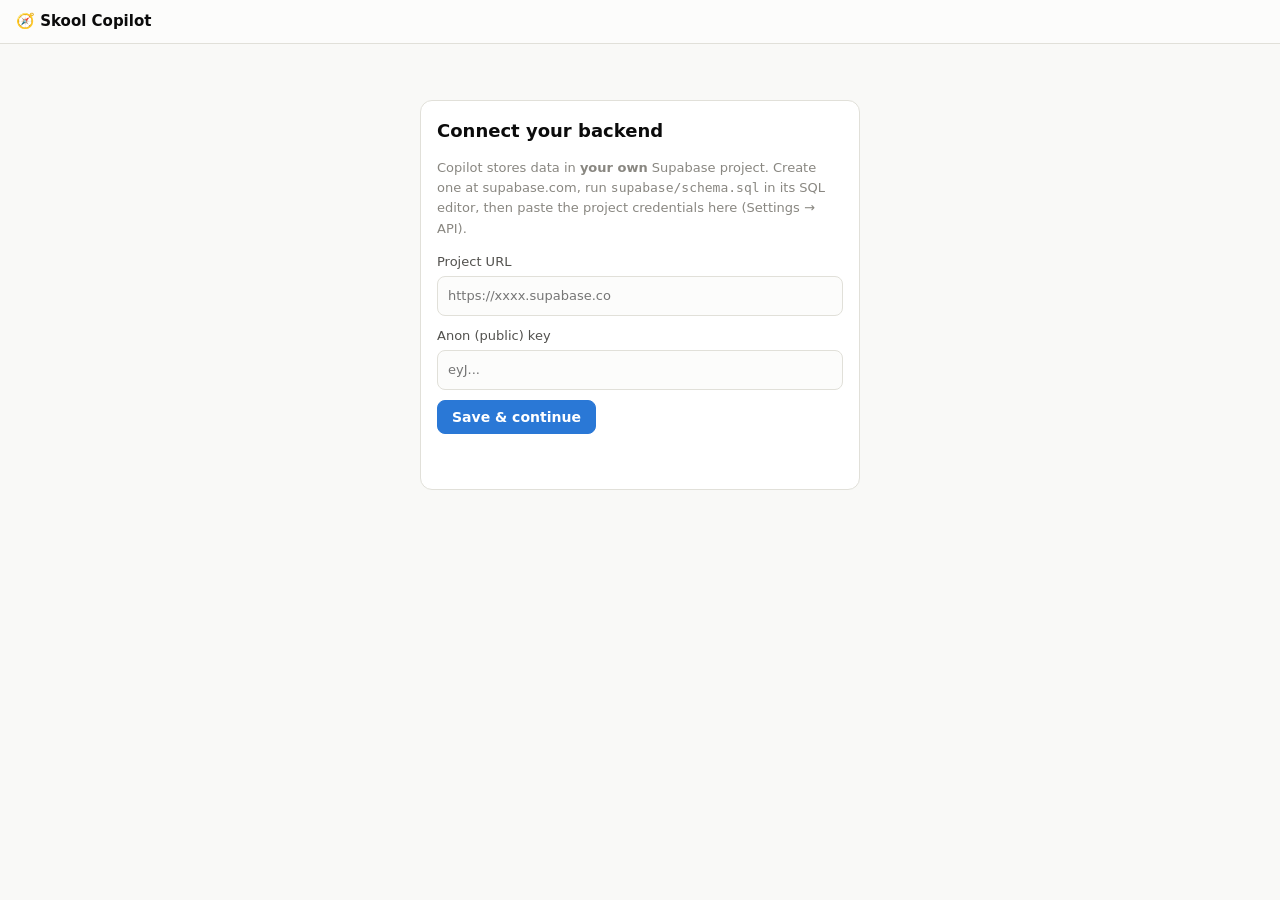
==== skool-copilot/pwa/index.html @ c5b0aba9 "Add Skool Community Copilot: extension + PWA + Supabase backend A Chrome extension (MV3) and compani" ====
<!DOCTYPE html>
<html lang="en">
<head>
  <meta charset="UTF-8" />
  <meta name="viewport" content="width=device-width, initial-scale=1.0" />
  <title>Skool Community Copilot</title>
  <meta name="description" content="Content health dashboard and on-voice draft generator for your Skool community." />
  <meta name="theme-color" content="#2a78d6" />
  <link rel="manifest" href="manifest.webmanifest" />
  <link rel="icon" href="icons/icon.svg" type="image/svg+xml" />
  <link rel="stylesheet" href="styles.css" />
</head>
<body>
  <header class="topbar">
    <div class="brand">🧭 Skool Copilot</div>
    <select id="community-picker" class="picker hidden"></select>
    <nav id="tabs" class="tabs hidden">
      <a href="#/dashboard">Dashboard</a>
      <a href="#/ideas">Ideas</a>
      <a href="#/drafts">Drafts</a>
      <a href="#/queue">Queue</a>
      <a href="#/settings">Settings</a>
    </nav>
  </header>

  <main id="app">
    <!-- Backend not configured -->
    <section id="view-configure" class="view hidden">
      <div class="card narrow">
        <h2>Connect your backend</h2>
        <p class="muted">
          Copilot stores data in <strong>your own</strong> Supabase project.
          Create one at supabase.com, run <code>supabase/schema.sql</code> in its
          SQL editor, then paste the project credentials here (Settings → API).
        </p>
        <label class="field">Project URL
          <input id="cfg-url" type="url" placeholder="https://xxxx.supabase.co" />
        </label>
        <label class="field">Anon (public) key
          <input id="cfg-key" type="password" placeholder="eyJ..." />
        </label>
        <button id="cfg-save" class="btn primary" type="button">Save & continue</button>
        <p id="cfg-error" class="error"></p>
      </div>
    </section>

    <!-- Auth -->
    <section id="view-auth" class="view hidden">
      <div class="card narrow">
        <h2>Sign in</h2>
        <label class="field">Email <input id="auth-email" type="email" autocomplete="email" /></label>
        <label class="field">Password <input id="auth-password" type="password" autocomplete="current-password" /></label>
        <div class="row">
          <button id="auth-signin" class="btn primary" type="button">Sign in</button>
          <button id="auth-signup" class="btn" type="button">Create account</button>
        </div>
        <p id="auth-error" class="error"></p>
      </div>
    </section>

    <!-- First community setup -->
    <section id="view-setup" class="view hidden">
      <div class="card narrow">
        <h2>Add your community</h2>
        <p class="muted">
          Copilot only works with communities you own or admin. The extension
          verifies admin access live on every pageview before scraping anything.
        </p>
        <label class="field">Community name
          <input id="setup-name" type="text" placeholder="My Community" />
        </label>
        <label class="field">Skool URL
          <input id="setup-url" type="url" placeholder="https://www.skool.com/my-community" />
        </label>
        <label class="check">
          <input id="setup-own" type="checkbox" />
          I own or admin this Skool community
        </label>
        <button id="setup-save" class="btn primary" type="button">Add community</button>
        <p id="setup-error" class="error"></p>
        <p class="muted">Default pillars and an empty voice profile are seeded automatically — edit both in Settings.</p>
      </div>
    </section>

    <!-- Dashboard -->
    <section id="view-dashboard" class="view hidden">
      <div id="dash-empty" class="card hidden">
        <p class="muted">No scraped posts yet. Install the extension, sign in from its side panel,
        then browse your community — the feed syncs automatically once admin access is confirmed.</p>
      </div>
      <div id="dash-stats" class="stat-row"></div>
      <div class="grid-2">
        <div class="card">
          <h3>Engagement per post — weekly</h3>
          <div id="chart-engagement" class="chart-slot"></div>
        </div>
        <div class="card">
          <h3>Pillar balance — last 30 days</h3>
          <div id="chart-pillars" class="chart-slot"></div>
        </div>
      </div>
      <div class="grid-2">
        <div class="card">
          <h3>Health flags</h3>
          <ul id="dash-flags" class="flags"></ul>
        </div>
        <div class="card">
          <h3>Gone quiet</h3>
          <ul id="dash-dormant" class="plain-list"></ul>
        </div>
      </div>

      <div class="card">
        <h3>Draft the next post</h3>
        <p id="gen-overdue" class="muted"></p>
        <label class="field">Optional seed
          <textarea id="gen-seed" rows="3" placeholder="A member comment, a health flag, or a note — or leave empty"></textarea>
        </label>
        <div class="row">
          <button id="gen-go" class="btn primary" type="button">⚡ Generate draft</button>
        </div>
        <p id="gen-error" class="error"></p>
        <div id="gen-result" class="hidden">
          <label class="field">Title <input id="gen-title" type="text" /></label>
          <label class="field">Body <textarea id="gen-body" rows="12"></textarea></label>
          <div class="row">
            <button id="gen-copy" class="btn" type="button">📋 Copy</button>
            <button id="gen-save" class="btn primary" type="button">💾 Save to drafts</button>
          </div>
        </div>
      </div>
    </section>

    <!-- Ideas -->
    <section id="view-ideas" class="view hidden">
      <div class="card">
        <h3>New idea</h3>
        <div class="row">
          <input id="idea-input" type="text" placeholder="Post idea…" />
          <button id="idea-add" class="btn primary" type="button">Add</button>
        </div>
      </div>
      <div class="card">
        <h3>Idea inbox</h3>
        <ul id="ideas-list" class="plain-list"></ul>
      </div>
    </section>

    <!-- Drafts -->
    <section id="view-drafts" class="view hidden">
      <div id="drafts-list"></div>
    </section>

    <!-- Queue -->
    <section id="view-queue" class="view hidden">
      <div class="card">
        <p class="muted">Skool has no posting API — the queue is your copy-paste schedule.</p>
        <ul id="queue-list" class="plain-list"></ul>
      </div>
    </section>

    <!-- Settings -->
    <section id="view-settings" class="view hidden">
      <div class="card">
        <h3>AI provider (bring your own key)</h3>
        <p class="muted">Keys are encrypted with a device key and stay in this browser. Generation calls go straight to the provider.</p>
        <div class="grid-2">
          <label class="field">Provider <select id="set-provider"></select></label>
          <label class="field">Model <select id="set-model"></select></label>
        </div>
        <label class="field">API key <input id="set-api-key" type="password" /></label>
        <div class="row">
          <button id="set-test" class="btn" type="button">Test connection</button>
          <button id="set-save-ai" class="btn primary" type="button">Save key</button>
        </div>
        <p id="set-ai-status" class="muted"></p>
      </div>

      <div class="card">
        <h3>Pillars</h3>
        <div id="pillars-editor"></div>
        <div class="row">
          <button id="pillar-add" class="btn" type="button">+ Add pillar</button>
          <button id="pillars-save" class="btn primary" type="button">Save pillars</button>
        </div>
        <p id="pillars-status" class="muted"></p>
      </div>

      <div class="card">
        <h3>Voice profile</h3>
        <label class="field">Tone notes
          <textarea id="voice-tone" rows="3" placeholder="e.g. Direct, warm, no corporate speak. Short sentences."></textarea>
        </label>
        <label class="field">Banned words (comma separated)
          <input id="voice-banned" type="text" placeholder="synergy, guys, hack" />
        </label>
        <label class="field">Formatting rules
          <textarea id="voice-format" rows="3" placeholder="e.g. Title case headlines. One emoji max. Always end with a question."></textarea>
        </label>
        <button id="voice-save" class="btn primary" type="button">Save voice</button>
        <p id="voice-status" class="muted"></p>
      </div>

      <div class="card">
        <h3>Communities</h3>
        <ul id="communities-list" class="plain-list"></ul>
        <button id="community-add" class="btn" type="button">+ Add another community</button>
      </div>

      <div class="card">
        <h3>Backend & account</h3>
        <label class="field">Supabase URL <input id="set-supabase-url" type="url" /></label>
        <label class="field">Supabase anon key <input id="set-supabase-key" type="password" /></label>
        <div class="row">
          <button id="set-save-backend" class="btn" type="button">Save backend</button>
          <button id="auth-signout" class="btn danger" type="button">Sign out</button>
        </div>
      </div>
    </section>
  </main>

  <script src="../extension/shared/config.js"></script>
  <script src="../extension/shared/supabase-lite.js"></script>
  <script src="../extension/shared/key-vault.js"></script>
  <script src="../extension/shared/ai-providers.js"></script>
  <script src="../extension/shared/health-engine.js"></script>
  <script src="../extension/shared/default-pillars.js"></script>
  <script src="charts.js"></script>
  <script src="app.js"></script>
</body>
</html>
---- skool-copilot/pwa/styles.css ----
/* =====================================================================
   Skool Community Copilot — PWA styles
   Palette roles follow the validated reference palette: chart series,
   status colors, and ink tokens are defined once per color scheme.
   ===================================================================== */

:root {
  --page: #f9f9f7;
  --surface: #fcfcfb;
  --card: #ffffff;
  --ink: #0b0b0b;
  --ink-2: #52514e;
  --muted: #898781;
  --line: #e1e0d9;
  --baseline: #c3c2b7;
  --series-1: #2a78d6;
  --good: #0ca30c;
  --warning: #fab219;
  --serious: #ec835a;
  --critical: #d03b3b;
  --up: #006300;
}

@media (prefers-color-scheme: dark) {
  :root {
    --page: #0d0d0d;
    --surface: #1a1a19;
    --card: #232322;
    --ink: #ffffff;
    --ink-2: #c3c2b7;
    --muted: #898781;
    --line: #2c2c2a;
    --baseline: #383835;
    --series-1: #3987e5;
    --up: #0ca30c;
  }
}

* { box-sizing: border-box; }

body {
  margin: 0;
  background: var(--page);
  color: var(--ink);
  font: 15px/1.55 system-ui, -apple-system, "Segoe UI", sans-serif;
}

.hidden { display: none !important; }
.muted { color: var(--muted); font-size: 13px; }
.error { color: var(--critical); font-size: 13px; min-height: 1em; }

/* ------------------------------ layout ----------------------------- */

.topbar {
  position: sticky;
  top: 0;
  z-index: 10;
  display: flex;
  flex-wrap: wrap;
  align-items: center;
  gap: 12px;
  padding: 10px 16px;
  background: var(--surface);
  border-bottom: 1px solid var(--line);
}

.brand { font-weight: 700; }

.tabs { display: flex; gap: 4px; flex-wrap: wrap; }
.tabs a {
  padding: 6px 10px;
  border-radius: 8px;
  color: var(--ink-2);
  text-decoration: none;
  font-size: 14px;
}
.tabs a.active { background: var(--series-1); color: #fff; }
.tabs a:hover:not(.active) { background: var(--line); }

.picker {
  padding: 6px 8px;
  border-radius: 8px;
  border: 1px solid var(--line);
  background: var(--card);
  color: var(--ink);
  font: inherit;
  max-width: 220px;
}

#app { max-width: 960px; margin: 0 auto; padding: 16px; }

.view > .card { margin-bottom: 16px; }

.grid-2 {
  display: grid;
  grid-template-columns: 1fr 1fr;
  gap: 16px;
  margin-bottom: 16px;
}
@media (max-width: 720px) { .grid-2 { grid-template-columns: 1fr; } }

.card {
  background: var(--card);
  border: 1px solid var(--line);
  border-radius: 12px;
  padding: 16px;
}
.card.narrow { max-width: 440px; margin: 40px auto; }
.card h2 { margin: 0 0 10px; font-size: 18px; }
.card h3 {
  margin: 0 0 10px;
  font-size: 12.5px;
  color: var(--ink-2);
  text-transform: uppercase;
  letter-spacing: 0.05em;
}

/* ------------------------------ forms ------------------------------ */

.field { display: block; font-size: 13px; color: var(--ink-2); margin-bottom: 10px; }
.check { display: flex; align-items: center; gap: 8px; font-size: 13.5px; margin: 10px 0; }
.check input { width: auto; margin: 0; }

input, textarea, select {
  width: 100%;
  margin-top: 4px;
  padding: 9px 10px;
  border: 1px solid var(--line);
  border-radius: 8px;
  background: var(--surface);
  color: var(--ink);
  font: inherit;
}
textarea { resize: vertical; }

.row { display: flex; gap: 8px; align-items: center; flex-wrap: wrap; margin-top: 6px; }
.row input { margin-top: 0; flex: 1; }

.btn {
  padding: 9px 14px;
  border: 1px solid var(--line);
  border-radius: 8px;
  background: var(--card);
  color: var(--ink);
  font: 600 14px/1 system-ui, sans-serif;
  cursor: pointer;
  white-space: nowrap;
}
.btn.primary { background: var(--series-1); border-color: var(--series-1); color: #fff; }
.btn.danger { color: var(--critical); border-color: var(--critical); }
.btn.small { padding: 5px 9px; font-size: 12.5px; }
.btn:hover { filter: brightness(1.06); }
.btn:disabled { opacity: 0.5; cursor: default; }

/* ---------------------------- stat tiles --------------------------- */

.stat-row {
  display: grid;
  grid-template-columns: repeat(4, 1fr);
  gap: 12px;
  margin-bottom: 16px;
}
@media (max-width: 720px) { .stat-row { grid-template-columns: repeat(2, 1fr); } }

.stat {
  background: var(--card);
  border: 1px solid var(--line);
  border-radius: 12px;
  padding: 12px 14px;
}
.stat .v { font-size: 24px; font-weight: 700; }
.stat .v .up { color: var(--up); }
.stat .v .down { color: var(--critical); }
.stat .l { font-size: 12px; color: var(--muted); margin-top: 2px; }

/* ------------------------------ charts ----------------------------- */

.chart-slot, .sc-chart { position: relative; min-height: 120px; }

.sc-tooltip {
  position: absolute;
  transform: translate(-50%, -100%);
  background: var(--ink);
  color: var(--card);
  font-size: 12px;
  line-height: 1.4;
  padding: 6px 9px;
  border-radius: 8px;
  pointer-events: none;
  opacity: 0;
  transition: opacity 0.12s;
  white-space: nowrap;
  z-index: 5;
}

/* ------------------------------ lists ------------------------------ */

.flags, .plain-list { list-style: none; margin: 0; padding: 0; }
.flags li {
  position: relative;
  padding: 8px 4px 8px 22px;
  border-top: 1px solid var(--line);
  font-size: 13.5px;
}
.flags li:first-child { border-top: none; }
.flags li::before { content: "●"; position: absolute; left: 4px; }
.flags li.good::before { color: var(--good); }
.flags li.warning::before { color: var(--warning); }
.flags li.serious::before { color: var(--serious); }
.flags li.critical::before { color: var(--critical); }

.plain-list li {
  display: flex;
  align-items: center;
  justify-content: space-between;
  gap: 10px;
  padding: 8px 2px;
  border-top: 1px solid var(--line);
  font-size: 13.5px;
}
.plain-list li:first-child { border-top: none; }
.plain-list .grow { flex: 1; min-width: 0; }
.plain-list .meta { color: var(--muted); font-size: 12px; }

/* ------------------------------ drafts ----------------------------- */

.draft-card { margin-bottom: 14px; }
.draft-card .status {
  display: inline-block;
  font-size: 11px;
  font-weight: 700;
  text-transform: uppercase;
  letter-spacing: 0.05em;
  padding: 2px 8px;
  border-radius: 999px;
  border: 1px solid var(--line);
  color: var(--ink-2);
}
.draft-card .status.ready { color: var(--up); border-color: var(--up); }
.draft-card .status.posted { color: var(--muted); }

/* --------------------------- pillar editor ------------------------- */

.pillar-row {
  display: grid;
  grid-template-columns: 1.2fr 2fr 76px 32px;
  gap: 8px;
  align-items: center;
  margin-bottom: 8px;
}
.pillar-row input { margin-top: 0; }
@media (max-width: 720px) { .pillar-row { grid-template-columns: 1fr 1fr 64px 32px; } }
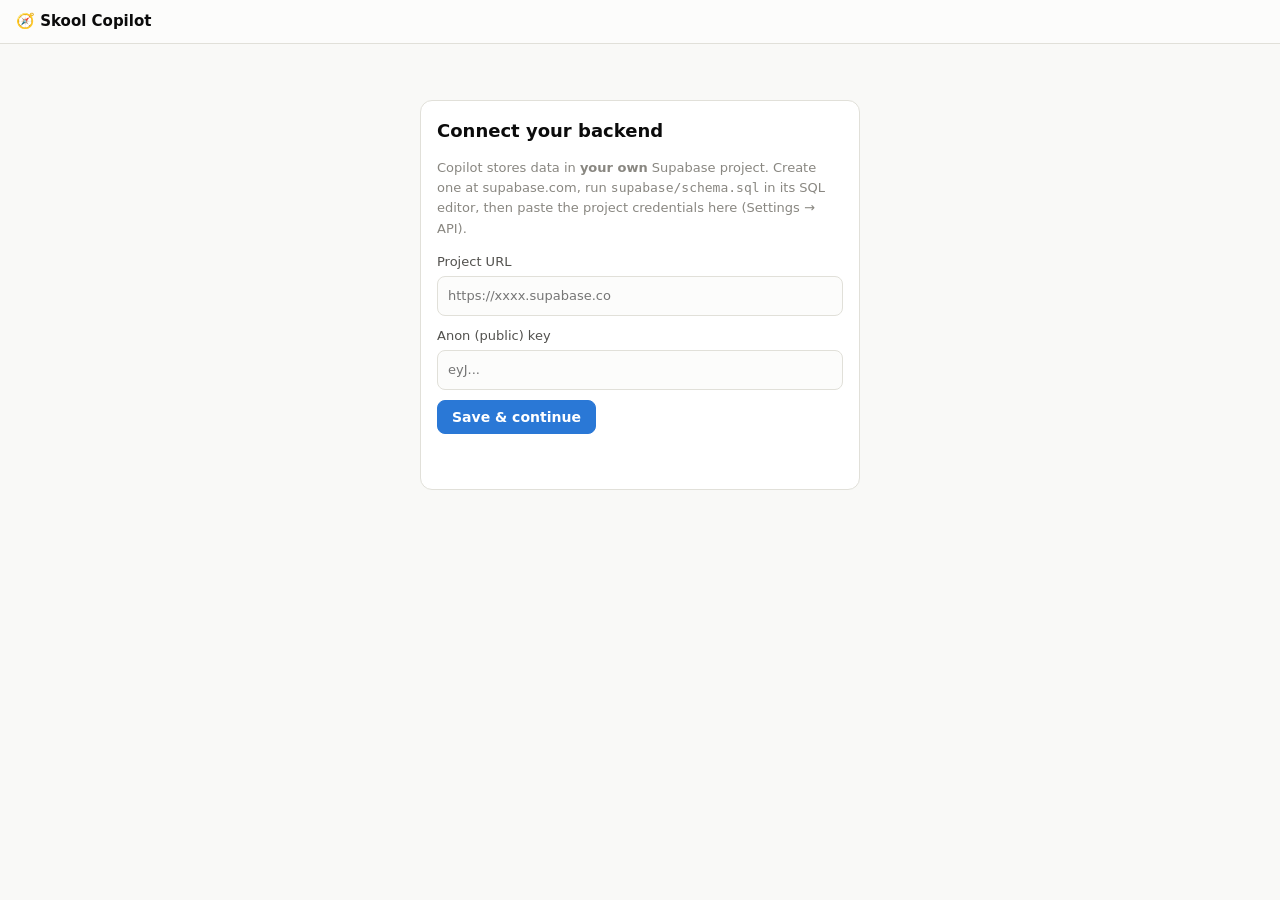
==== commit e5b3435d: "Add health score, comment analysis, and short/emoji/Unicode post options Deepens the health assessme" ====
--- a/skool-copilot/pwa/index.html
+++ b/skool-copilot/pwa/index.html
@@ -88,6 +88,17 @@
         <p class="muted">No scraped posts yet. Install the extension, sign in from its side panel,
         then browse your community — the feed syncs automatically once admin access is confirmed.</p>
       </div>
+
+      <div class="card score-card">
+        <div class="score-hero">
+          <div>
+            <div id="score-total" class="score-num">—</div>
+            <div id="score-label" class="score-verdict"></div>
+          </div>
+          <div id="score-components" class="score-parts"></div>
+        </div>
+      </div>
+
       <div id="dash-stats" class="stat-row"></div>
       <div class="grid-2">
         <div class="card">
@@ -108,6 +119,16 @@
           <h3>Gone quiet</h3>
           <ul id="dash-dormant" class="plain-list"></ul>
         </div>
+      </div>
+
+      <div class="card">
+        <h3>Where to improve</h3>
+        <ul id="dash-improvements" class="flags"></ul>
+        <div class="row" style="margin-top:10px">
+          <button id="analyze-go" class="btn" type="button">🔍 AI deep review (reads your comments)</button>
+        </div>
+        <p id="analyze-error" class="error"></p>
+        <div id="analyze-output" class="analysis hidden"></div>
       </div>
 
       <div class="card">
@@ -116,6 +137,24 @@
         <label class="field">Optional seed
           <textarea id="gen-seed" rows="3" placeholder="A member comment, a health flag, or a note — or leave empty"></textarea>
         </label>
+        <div class="row gen-options">
+          <label class="inline-field">Length
+            <select id="gen-length">
+              <option value="500" selected>Short (≤500 chars)</option>
+              <option value="900">Medium (≤900 chars)</option>
+            </select>
+          </label>
+          <label class="inline-field">Emojis
+            <select id="gen-emoji">
+              <option value="auto" selected>If helpful</option>
+              <option value="none">None</option>
+            </select>
+          </label>
+          <label class="check" style="margin:0">
+            <input id="gen-unicode" type="checkbox" checked />
+            𝗕𝗼𝗹𝗱 title (Unicode)
+          </label>
+        </div>
         <div class="row">
           <button id="gen-go" class="btn primary" type="button">⚡ Generate draft</button>
         </div>
@@ -124,6 +163,10 @@
           <label class="field">Title <input id="gen-title" type="text" /></label>
           <label class="field">Body <textarea id="gen-body" rows="12"></textarea></label>
           <div class="row">
+            <button id="gen-bold" class="btn small" type="button" title="Unicode-bold the selected text (or the whole field)">𝗕 Bold selection</button>
+            <span id="gen-count" class="meta"></span>
+          </div>
+          <div class="row">
             <button id="gen-copy" class="btn" type="button">📋 Copy</button>
             <button id="gen-save" class="btn primary" type="button">💾 Save to drafts</button>
           </div>
@@ -224,6 +267,7 @@
   <script src="../extension/shared/key-vault.js"></script>
   <script src="../extension/shared/ai-providers.js"></script>
   <script src="../extension/shared/health-engine.js"></script>
+  <script src="../extension/shared/unicode-style.js"></script>
   <script src="../extension/shared/default-pillars.js"></script>
   <script src="charts.js"></script>
   <script src="app.js"></script>
--- a/skool-copilot/pwa/styles.css
+++ b/skool-copilot/pwa/styles.css
@@ -152,11 +152,64 @@
 .btn:hover { filter: brightness(1.06); }
 .btn:disabled { opacity: 0.5; cursor: default; }
 
+/* --------------------------- health score -------------------------- */
+
+.score-card { margin-bottom: 16px; }
+.score-hero {
+  display: flex;
+  align-items: center;
+  gap: 24px;
+  flex-wrap: wrap;
+}
+.score-num { font-size: 52px; font-weight: 800; line-height: 1; }
+.score-num.good { color: var(--up); }
+.score-num.warning { color: var(--warning); }
+.score-num.critical { color: var(--critical); }
+.score-verdict { font-size: 14px; font-weight: 600; color: var(--ink-2); margin-top: 4px; }
+
+.score-parts { flex: 1; min-width: 220px; }
+.score-part { display: flex; align-items: center; gap: 8px; margin: 4px 0; }
+.score-part .n { width: 130px; font-size: 12px; color: var(--ink-2); }
+.score-part .track {
+  flex: 1;
+  display: block;
+  height: 8px;
+  background: var(--line);
+  border-radius: 4px;
+  overflow: hidden;
+}
+.score-part .fill {
+  display: block;
+  height: 100%;
+  border-radius: 4px;
+  background: var(--series-1);
+}
+.score-part .v { width: 30px; text-align: right; font-size: 12px; font-weight: 600; }
+
+/* --------------------------- AI deep review ------------------------ */
+
+.analysis {
+  margin-top: 12px;
+  padding: 12px;
+  border: 1px solid var(--line);
+  border-radius: 10px;
+  background: var(--surface);
+  white-space: pre-wrap;
+  font-size: 13.5px;
+}
+.analysis.loading { color: var(--muted); }
+
+/* ------------------------- generator options ----------------------- */
+
+.gen-options { align-items: flex-end; }
+.inline-field { font-size: 12.5px; color: var(--ink-2); }
+.inline-field select { width: auto; margin-top: 4px; display: block; }
+
 /* ---------------------------- stat tiles --------------------------- */
 
 .stat-row {
   display: grid;
-  grid-template-columns: repeat(4, 1fr);
+  grid-template-columns: repeat(auto-fit, minmax(150px, 1fr));
   gap: 12px;
   margin-bottom: 16px;
 }
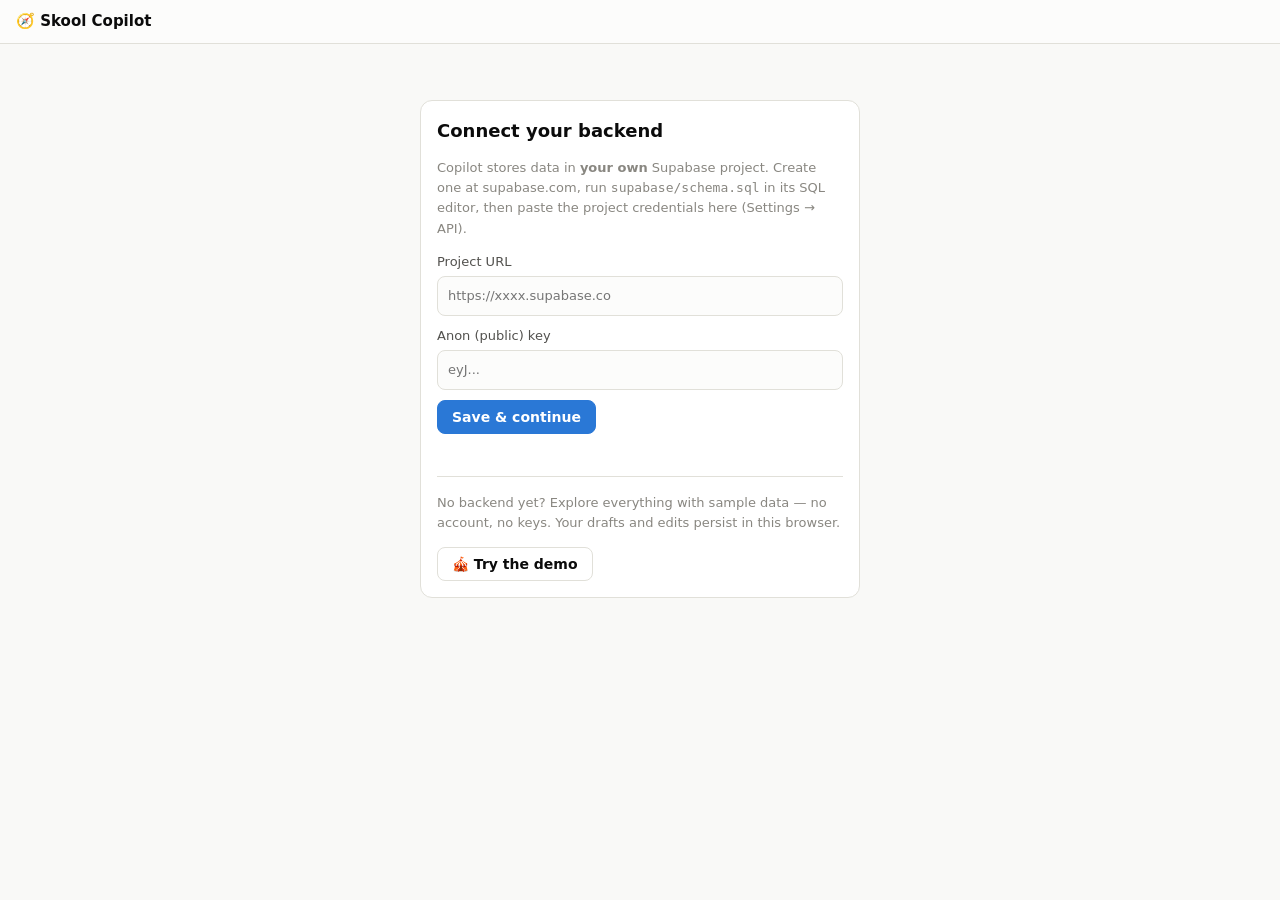
==== commit 67565cbc: "Add demo mode and scraper diagnostics Demo mode makes the PWA work out of the box, with no Supabase " ====
--- a/skool-copilot/pwa/index.html
+++ b/skool-copilot/pwa/index.html
@@ -41,6 +41,10 @@
         </label>
         <button id="cfg-save" class="btn primary" type="button">Save & continue</button>
         <p id="cfg-error" class="error"></p>
+        <hr class="sep" />
+        <p class="muted">No backend yet? Explore everything with sample data —
+        no account, no keys. Your drafts and edits persist in this browser.</p>
+        <button id="demo-go" class="btn" type="button">🎪 Try the demo</button>
       </div>
     </section>
 
@@ -269,6 +273,7 @@
   <script src="../extension/shared/health-engine.js"></script>
   <script src="../extension/shared/unicode-style.js"></script>
   <script src="../extension/shared/default-pillars.js"></script>
+  <script src="../extension/shared/demo-data.js"></script>
   <script src="charts.js"></script>
   <script src="app.js"></script>
 </body>
--- a/skool-copilot/pwa/styles.css
+++ b/skool-copilot/pwa/styles.css
@@ -46,6 +46,7 @@
 }
 
 .hidden { display: none !important; }
+.sep { border: none; border-top: 1px solid var(--line); margin: 16px 0; }
 .muted { color: var(--muted); font-size: 13px; }
 .error { color: var(--critical); font-size: 13px; min-height: 1em; }
 
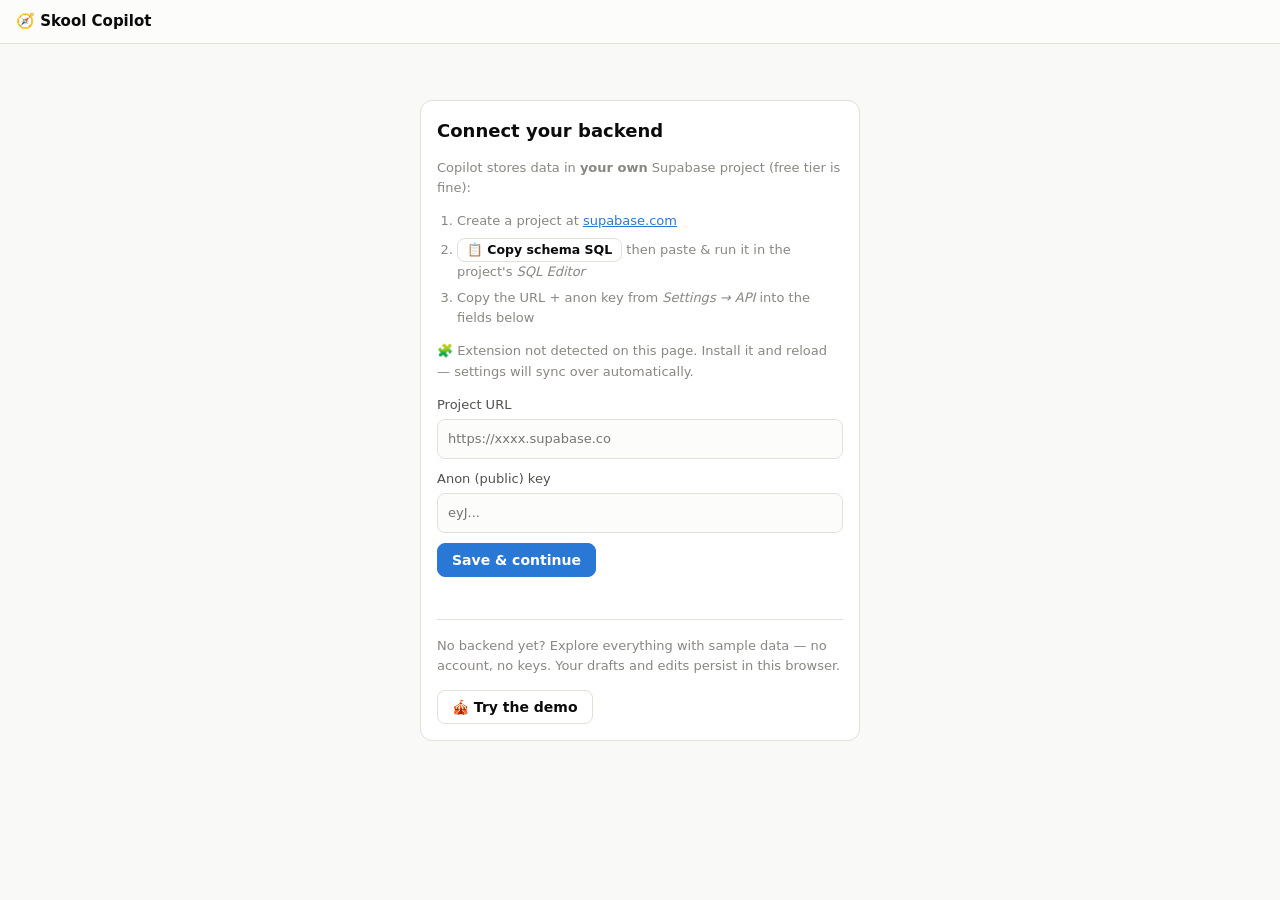
==== commit 95dd36e8: "Simplify setup: settings bridge, backend diagnostics, Pages hosting Code-review pass on the extensio" ====
--- a/skool-copilot/pwa/index.html
+++ b/skool-copilot/pwa/index.html
@@ -6,6 +6,7 @@
   <title>Skool Community Copilot</title>
   <meta name="description" content="Content health dashboard and on-voice draft generator for your Skool community." />
   <meta name="theme-color" content="#2a78d6" />
+  <meta name="sc-copilot" content="pwa" />
   <link rel="manifest" href="manifest.webmanifest" />
   <link rel="icon" href="icons/icon.svg" type="image/svg+xml" />
   <link rel="stylesheet" href="styles.css" />
@@ -29,10 +30,16 @@
       <div class="card narrow">
         <h2>Connect your backend</h2>
         <p class="muted">
-          Copilot stores data in <strong>your own</strong> Supabase project.
-          Create one at supabase.com, run <code>supabase/schema.sql</code> in its
-          SQL editor, then paste the project credentials here (Settings → API).
+          Copilot stores data in <strong>your own</strong> Supabase project
+          (free tier is fine):
         </p>
+        <ol class="muted steps">
+          <li>Create a project at <a href="https://supabase.com/dashboard" target="_blank" rel="noopener">supabase.com</a></li>
+          <li><button id="cfg-copy-schema" class="btn small" type="button">📋 Copy schema SQL</button>
+              then paste &amp; run it in the project's <em>SQL Editor</em></li>
+          <li>Copy the URL + anon key from <em>Settings → API</em> into the fields below</li>
+        </ol>
+        <p id="ext-status-cfg" class="muted"></p>
         <label class="field">Project URL
           <input id="cfg-url" type="url" placeholder="https://xxxx.supabase.co" />
         </label>
@@ -256,6 +263,7 @@
 
       <div class="card">
         <h3>Backend & account</h3>
+        <p id="ext-status-set" class="muted"></p>
         <label class="field">Supabase URL <input id="set-supabase-url" type="url" /></label>
         <label class="field">Supabase anon key <input id="set-supabase-key" type="password" /></label>
         <div class="row">
--- a/skool-copilot/pwa/styles.css
+++ b/skool-copilot/pwa/styles.css
@@ -47,6 +47,9 @@
 
 .hidden { display: none !important; }
 .sep { border: none; border-top: 1px solid var(--line); margin: 16px 0; }
+.steps { padding-left: 20px; margin: 8px 0 12px; }
+.steps li { margin-bottom: 6px; }
+.steps a { color: var(--series-1); }
 .muted { color: var(--muted); font-size: 13px; }
 .error { color: var(--critical); font-size: 13px; min-height: 1em; }
 
